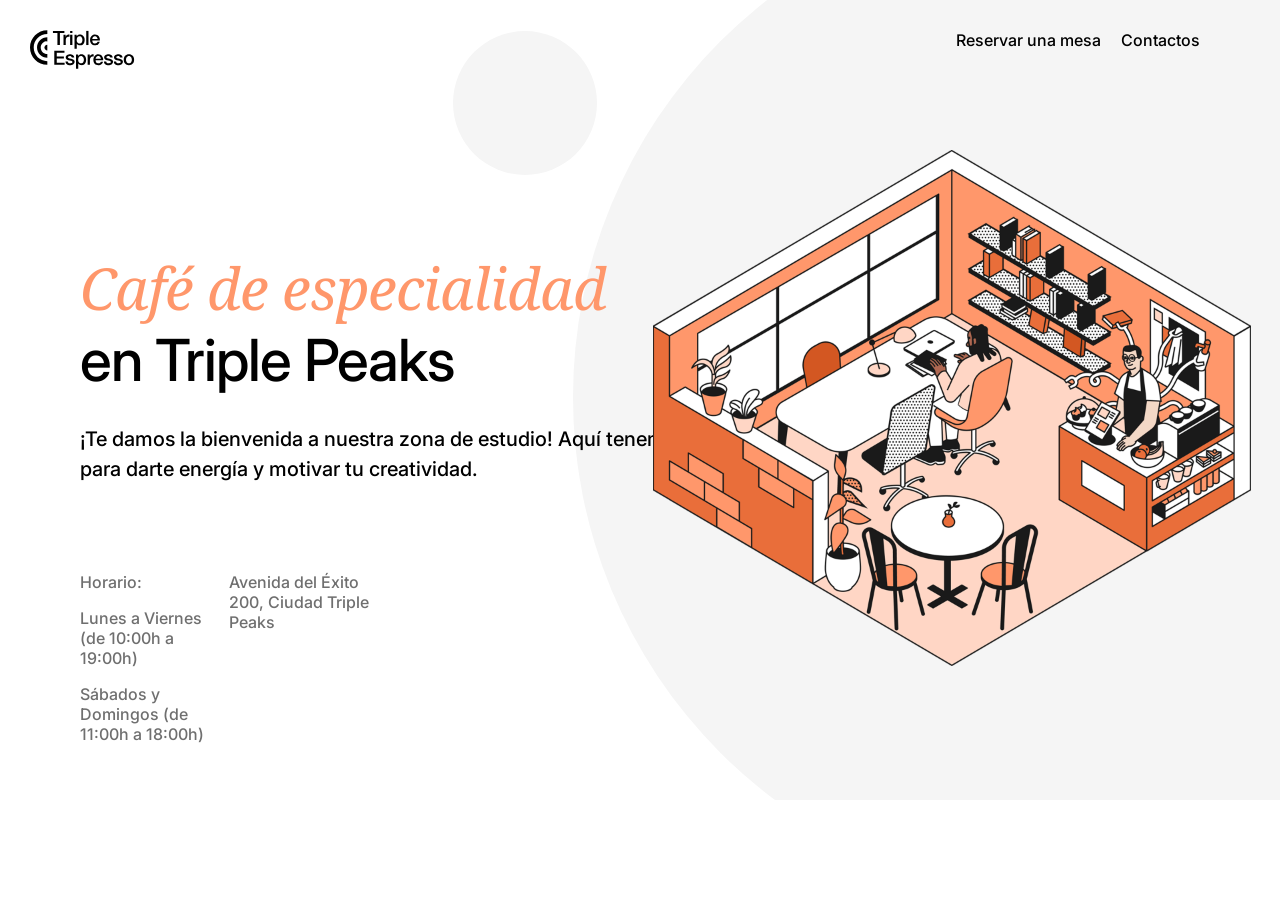
==== html/index.html @ 2048de53 "fix errors" ====
<!doctype html>
<html lang="es">
  <head>
    <meta charset="UTF-8" />
    <meta name="viewport" content="width=device-width, initial-scale=1.0" />
    <link rel="stylesheet" href="../styles/normalize.css" />
    <link rel="stylesheet" href="../styles/style.css" />
    <link rel="icon" href="../images/favicon.ico" />
    <link rel="preconnect" href="https://fonts.googleapis.com" />
    <link rel="preconnect" href="https://fonts.gstatic.com" crossorigin />
    <link
      href="https://fonts.googleapis.com/css2?family=Inter:ital,opsz,wght@0,14..32,100..900;1,14..32,100..900&display=swap"
      rel="stylesheet"
    />
    <link rel="preconnect" href="https://fonts.googleapis.com" />
    <link rel="preconnect" href="https://fonts.gstatic.com" crossorigin />
    <link
      href="https://fonts.googleapis.com/css2?family=Noto+Serif:ital,wght@0,100..900;1,100..900&display=swap"
      rel="stylesheet"
    />
    <title>Triple Espresso</title>
  </head>
  <body>
    <header class="header">
      <div class="header-top">
        <img
          class="logo"
          src="../images/logo_coffeeshop_dark.svg"
          alt="Logo de Triple Espresso"
        />
        <nav class="nav">
          <ul class="nav-links">
            <li>
              <a class="nav-link" href="#reservation">Reservar una mesa</a>
            </li>
            <li><a class="nav-link" href="#contacts">Contactos</a></li>
          </ul>
        </nav>
      </div>
      <h1 class="header-title">
        <span class="span-accent">Café de especialidad</span>en Triple Peaks
      </h1>
      <p class="header-description">
        ¡Te damos la bienvenida a nuestra zona de estudio! Aquí tenemos café
        para darte energía y motivar tu creatividad.
      </p>
      <img
        class="header-image"
        src="../images/inside_coffee_shop.png"
        alt="Interior de la cafetería Triple Espresso"
      />
      <div class="header-info">
        <div class="header-hours">
          <p class="info-text">Horario:</p>
          <p class="info-text">Lunes a Viernes (de 10:00h a 19:00h)</p>
          <p class="info-text">Sábados y Domingos (de 11:00h a 18:00h)</p>
        </div>
        <p class="info-text">Avenida del Éxito 200, Ciudad Triple Peaks</p>
      </div>
    </header>
    <main class="content">
      <section class="reservation" id="reservation"></section>
    </main>
    <footer class="footer" id="contacts"></footer>
  </body>
</html>
---- styles/style.css ----
body {
  min-width: 1100px;
  max-width: 1600px;
  margin: 0 auto;
  font-family: "Inter", Arial, sans-serif;
  font-weight: 500;
  font-size: 16px;
  line-height: 20px;
}
.header {
  min-height: 720px;
  max-height: 800px;
  height: 100vh;
  background-color: #ffffff;
  background-image: url("../images/background_header.svg");
  background-repeat: no-repeat;
  background-position: center;
  background-size: cover;
  position: relative;
  overflow: hidden;
}

.header-top {
  display: flex;
  justify-content: space-between;
  padding: 30px 80px 0 30px;
}

.logo {
  width: 105px;
  height: 39px;
  position: relative;
}

.nav-links {
  display: flex;
  gap: 20px;
  list-style: none;
  margin: 0;
  padding: 0;
  list-style: none;
}

.nav-link {
  color: #000000;
  text-decoration: none;
  font-weight: 500;
}

.header-title {
  max-width: 709px;
  margin: 183px 0 0 80px;
  font-size: 58px;
  line-height: 72px;
  font-weight: 500;
  letter-spacing: -1px;
}

.header-title span {
  display: block;
}

.span-accent {
  font-family: "Noto Serif", "Times New Roman", serif;
  font-style: italic;
  font-weight: 400;
  color: #ff976b;
}

.header-description {
  max-width: 683px;
  margin: 28px 0 0 80px;
  font-size: 20px;
  line-height: 30px;
}

.header-image {
  width: 646px;
  height: 568px;
  position: absolute;
  top: 124px;
  right: 5px;
}

.header-info {
  position: absolute;
  left: 80px;
  width: 300px;
  bottom: 40px;
  display: flex;
  justify-content: space-between;
  color: #6f6f6f;
  font-weight: 500;
}

.info-text {
  bottom: 40px;
  right: 80px;
}
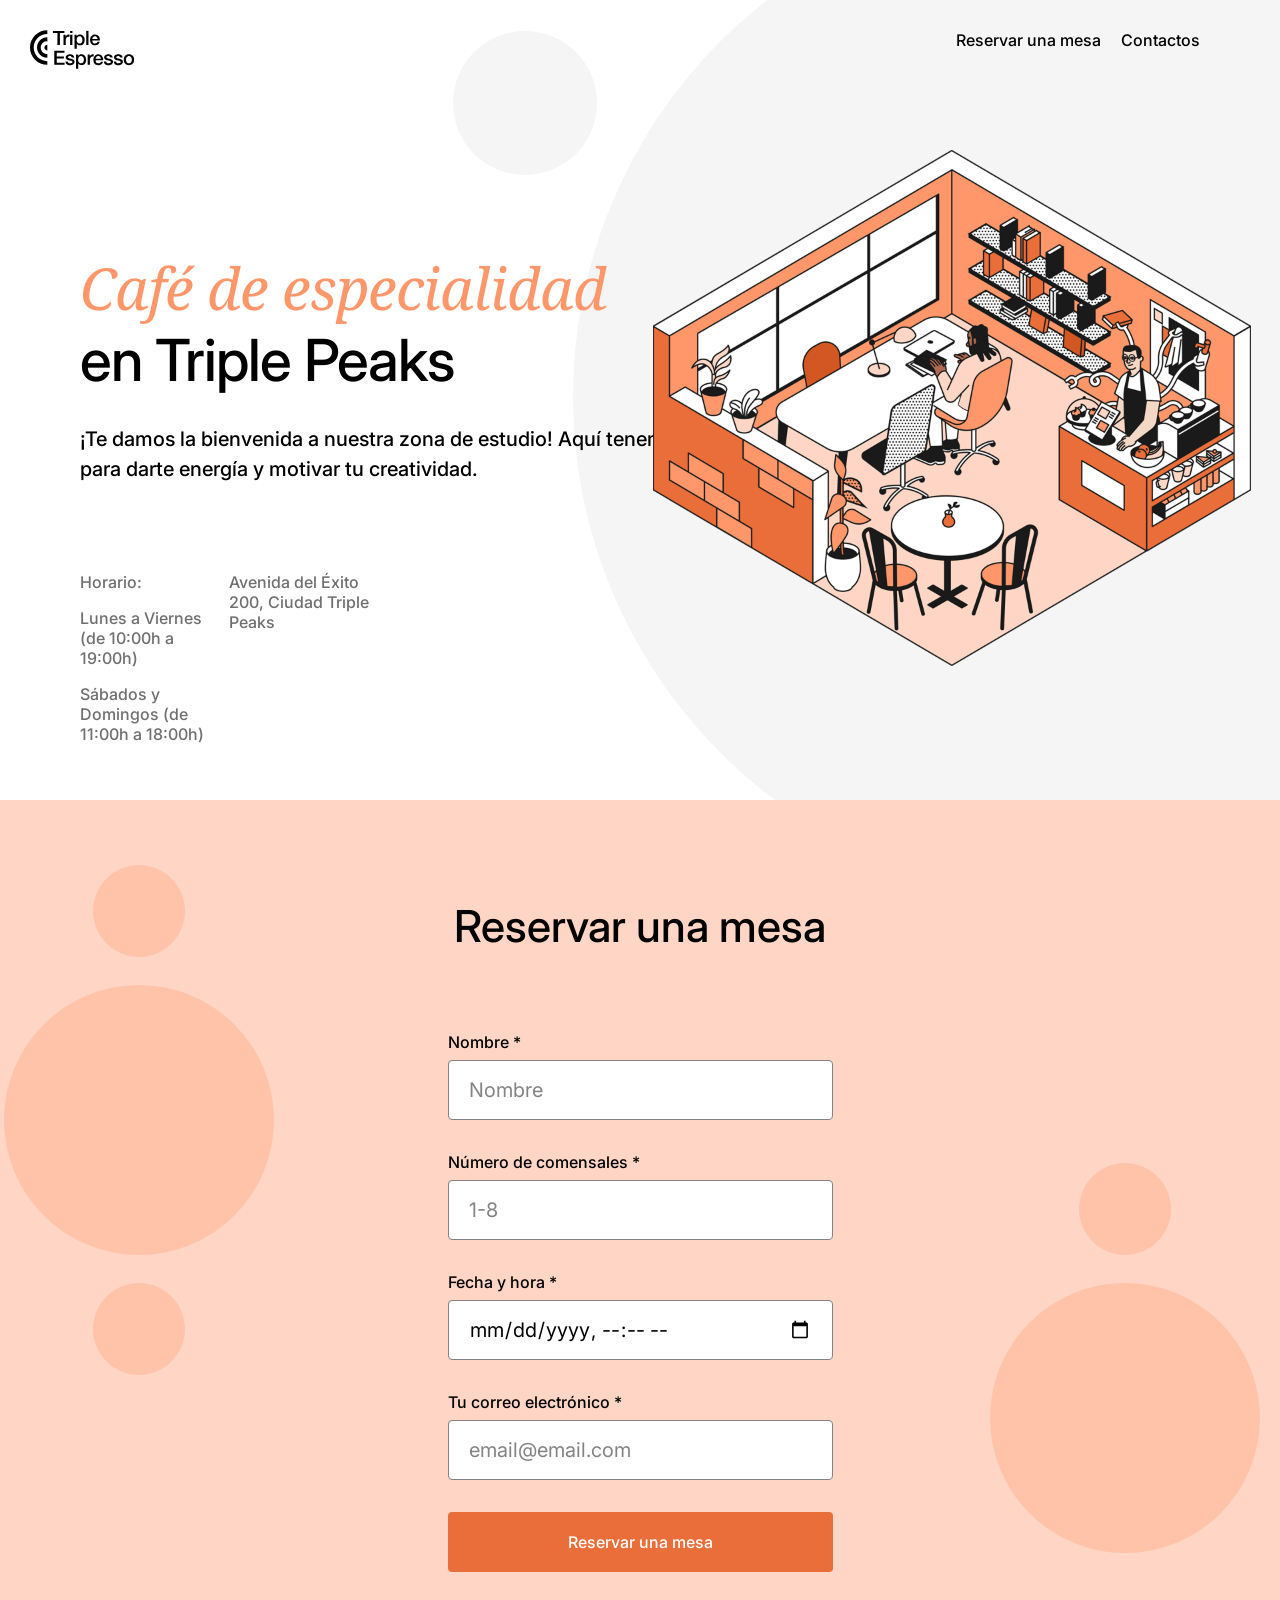
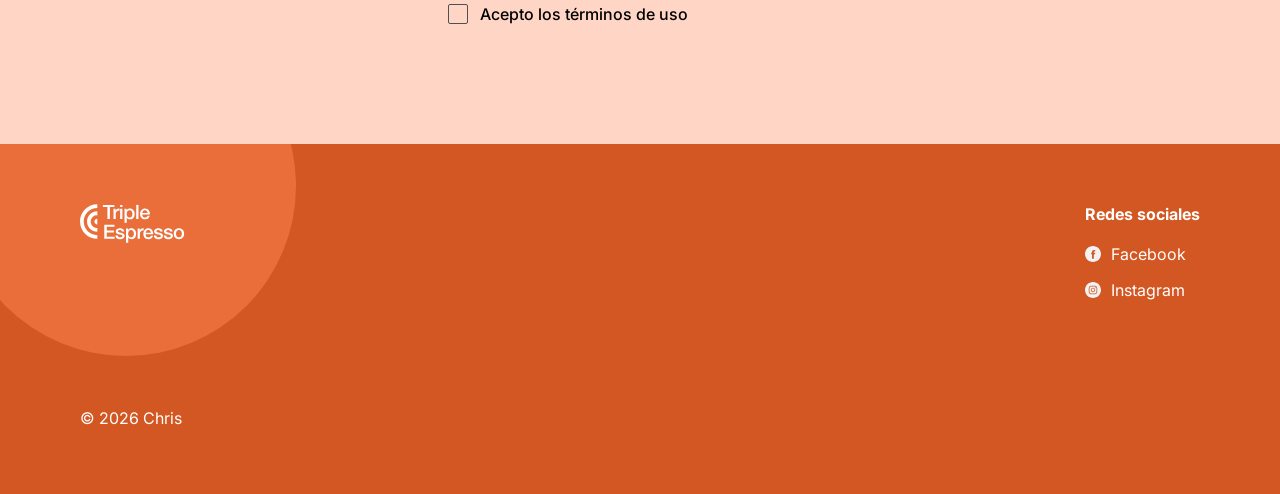
==== commit f08027e9: "Add new form" ====
--- a/html/index.html
+++ b/html/index.html
@@ -5,7 +5,7 @@
     <meta name="viewport" content="width=device-width, initial-scale=1.0" />
     <link rel="stylesheet" href="../styles/normalize.css" />
     <link rel="stylesheet" href="../styles/style.css" />
-    <link rel="icon" href="../images/favicon.ico" />
+    <link rel="icon" href="/favicon.ico" />
     <link rel="preconnect" href="https://fonts.googleapis.com" />
     <link rel="preconnect" href="https://fonts.gstatic.com" crossorigin />
     <link
@@ -59,8 +59,105 @@
       </div>
     </header>
     <main class="content">
-      <section class="reservation" id="reservation"></section>
+      <section class="reservation" id="reservation">
+        <h2 class="reservation__title">Reservar una mesa</h2>
+        <form class="form">
+          <fieldset class="form__fieldset">
+            <label class="form__label" for="name">
+              Nombre *
+              <input
+                class="form__input"
+                id="name"
+                name="name"
+                type="text"
+                placeholder="Nombre"
+                required
+              />
+            </label>
+            <label class="form__label" for="guests">
+              Número de comensales *
+              <input
+                class="form__input"
+                id="guests"
+                name="guests"
+                type="number"
+                min="1"
+                max="8"
+                placeholder="1-8"
+                required
+              />
+            </label>
+            <label class="form__label" for="date">
+              Fecha y hora *
+              <input
+                class="form__input"
+                id="date"
+                name="date"
+                type="datetime-local"
+                required
+              />
+            </label>
+            <label class="form__label" for="email">
+              Tu correo electrónico *
+              <input
+                class="form__input"
+                id="email"
+                name="email"
+                type="email"
+                placeholder="email@email.com"
+                required
+              />
+            </label>
+            <button class="form__button" type="submit">Reservar una mesa</button>
+            <label class="form__label form__label_type_checkbox" for="terms">
+              <input
+                class="form__checkbox"
+                id="terms"
+                name="terms"
+                type="checkbox"
+                required
+              />
+              Acepto los términos de uso
+            </label>
+          </fieldset>
+        </form>
+      </section>
     </main>
-    <footer class="footer" id="contacts"></footer>
+    <footer class="footer" id="contacts">
+      <div class="footer__circle"></div>
+      <div class="footer__content">
+        <img
+          class="footer__logo"
+          src="../images/images_sprint3_stage2/logo_coffeeshop_light.svg"
+          alt="Logo de Triple Espresso"
+        />
+        <div class="footer__social">
+          <h2 class="footer__social-title">Redes sociales</h2>
+          <ul class="footer__list">
+            <li class="footer__list-item">
+              <a class="footer__social-link" href="#">
+                <img
+                  class="footer__social-icon"
+                  src="../images/images_sprint3_stage2/facebook_white.svg"
+                  alt="Facebook"
+                />
+                Facebook
+              </a>
+            </li>
+            <li class="footer__list-item">
+              <a class="footer__social-link" href="#">
+                <img
+                  class="footer__social-icon"
+                  src="../images/images_sprint3_stage2/instagram_white.svg"
+                  alt="Instagram"
+                />
+                Instagram
+              </a>
+            </li>
+          </ul>
+        </div>
+      </div>
+      <p class="footer__copyright">© 2026 Chris</p>
+    </footer>
   </body>
 </html>
--- a/styles/style.css
+++ b/styles/style.css
@@ -97,3 +97,200 @@
   bottom: 40px;
   right: 80px;
 }
+
+.reservation {
+  padding: 100px 0 120px;
+  background-color: #ffd6c5;
+  background-image: url("../images/images_sprint3_stage2/background_reservation.svg");
+  background-repeat: no-repeat;
+  background-position: center;
+  background-size: cover;
+}
+
+.reservation__title {
+  margin: 0 0 80px;
+  font-family: "Inter", Arial, sans-serif;
+  font-style: normal;
+  font-weight: 500;
+  font-size: 44px;
+  line-height: 52px;
+  text-align: center;
+}
+
+.form {
+  max-width: 385px;
+  margin: 0 auto;
+}
+
+.form__fieldset {
+  margin: 0;
+  padding: 0;
+  border: none;
+}
+
+.form__label {
+  display: block;
+  margin: 0;
+  font-family: "Inter", Arial, sans-serif;
+  font-style: normal;
+  font-weight: 500;
+  font-size: 16px;
+  line-height: 20px;
+}
+
+.form__input {
+  box-sizing: border-box;
+  width: 100%;
+  height: 60px;
+  margin: 8px 0 32px;
+  padding: 15px 20px;
+  border: 1px solid #838383;
+  border-radius: 4px;
+  font-family: "Inter", Arial, sans-serif;
+  font-style: normal;
+  font-weight: normal;
+  font-size: 20px;
+  line-height: 30px;
+}
+
+.form__input::placeholder {
+  color: #838383;
+}
+
+.form__button {
+  width: 100%;
+  height: 60px;
+  padding: 0;
+  border: none;
+  border-radius: 4px;
+  background-color: #e96e3a;
+  color: #ffffff;
+  font-family: "Inter", Arial, sans-serif;
+  font-style: normal;
+  font-weight: 500;
+  font-size: 16px;
+  line-height: 20px;
+  cursor: pointer;
+  transition: opacity 0.3s ease;
+}
+
+.form__button:hover {
+  opacity: 0.7;
+}
+
+.form__label_type_checkbox {
+  display: flex;
+  align-items: center;
+  gap: 12px;
+  margin: 32px 0 0;
+}
+
+.form__checkbox {
+  box-sizing: border-box;
+  width: 20px;
+  height: 20px;
+  margin: 0;
+  border: 1px solid #4f4f4f;
+  border-radius: 2px;
+  appearance: none;
+}
+
+.form__checkbox:checked {
+  background-color: #2a2a2a;
+  background-image: url("../images/images_sprint3_stage2/check.svg");
+  background-repeat: no-repeat;
+  background-position: center;
+}
+
+.footer {
+  position: relative;
+  min-height: 350px;
+  box-sizing: border-box;
+  padding: 60px 80px;
+  overflow: hidden;
+  background-color: #d35722;
+  color: #ffffff;
+}
+
+.footer__circle {
+  position: absolute;
+  top: -128px;
+  left: -44px;
+  z-index: 0;
+  width: 340px;
+  height: 340px;
+  border-radius: 50%;
+  background-color: #e96e3a;
+}
+
+.footer__content {
+  position: relative;
+  z-index: 1;
+  display: flex;
+  justify-content: space-between;
+}
+
+.footer__logo {
+  width: 105px;
+  height: 39px;
+}
+
+.footer__social-title {
+  margin: 0 0 20px;
+  font-family: "Inter", Arial, sans-serif;
+  font-style: normal;
+  font-weight: bold;
+  font-size: 16px;
+  line-height: 20px;
+}
+
+.footer__list {
+  display: flex;
+  flex-direction: column;
+  gap: 16px;
+  margin: 0;
+  padding: 0;
+  list-style: none;
+}
+
+.footer__social-link {
+  display: flex;
+  align-items: center;
+  gap: 10px;
+  color: #ffffff;
+  font-family: "Inter", Arial, sans-serif;
+  font-style: normal;
+  font-weight: normal;
+  font-size: 16px;
+  line-height: 20px;
+  text-decoration: none;
+  transition: color 0.3s ease;
+}
+
+.footer__social-link:hover {
+  color: #ffd6c5;
+}
+
+.footer__social-icon {
+  width: 16px;
+  height: 16px;
+}
+
+.footer__copyright {
+  position: relative;
+  z-index: 1;
+  margin: 108px 0 0;
+  font-family: "Inter", Arial, sans-serif;
+  font-style: normal;
+  font-weight: normal;
+  font-size: 16px;
+  line-height: 20px;
+}
+
+.nav-link {
+  transition: color 0.3s ease;
+}
+
+.nav-link:hover {
+  color: #ff976b;
+}
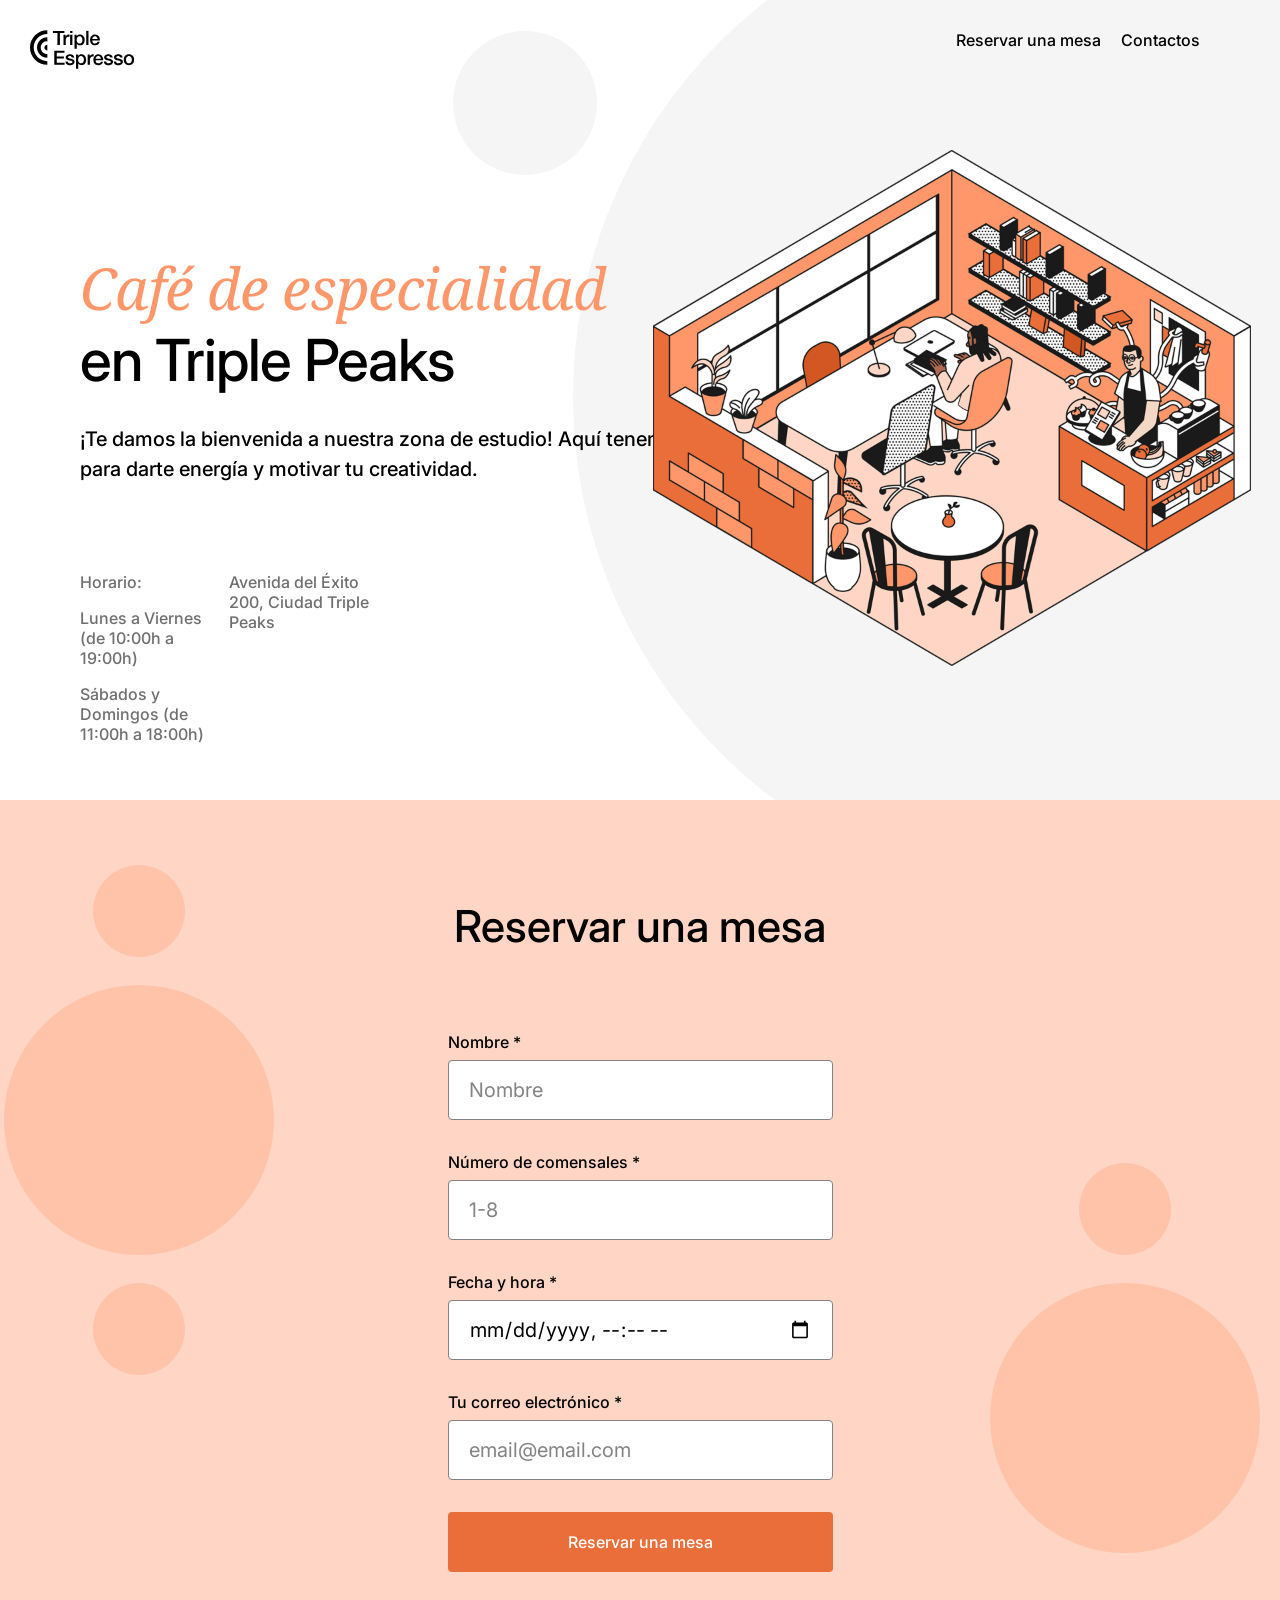
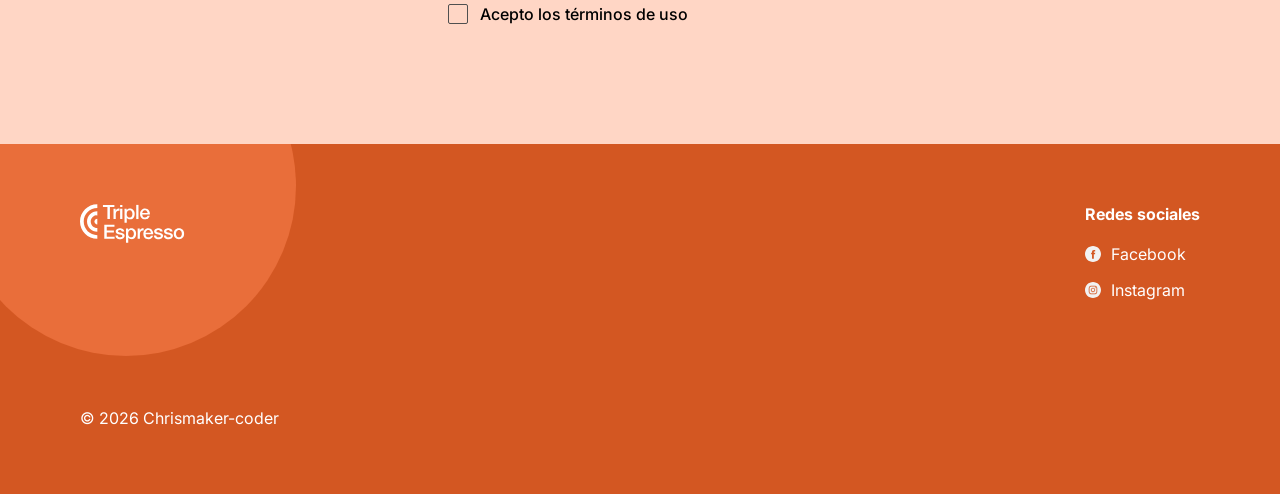
==== commit 96a4579d: "Modify Footer" ====
--- a/html/index.html
+++ b/html/index.html
@@ -108,7 +108,9 @@
                 required
               />
             </label>
-            <button class="form__button" type="submit">Reservar una mesa</button>
+            <button class="form__button" type="submit">
+              Reservar una mesa
+            </button>
             <label class="form__label form__label_type_checkbox" for="terms">
               <input
                 class="form__checkbox"
@@ -157,7 +159,7 @@
           </ul>
         </div>
       </div>
-      <p class="footer__copyright">© 2026 Chris</p>
+      <p class="footer__copyright">© 2026 Chrismaker-coder</p>
     </footer>
   </body>
 </html>
